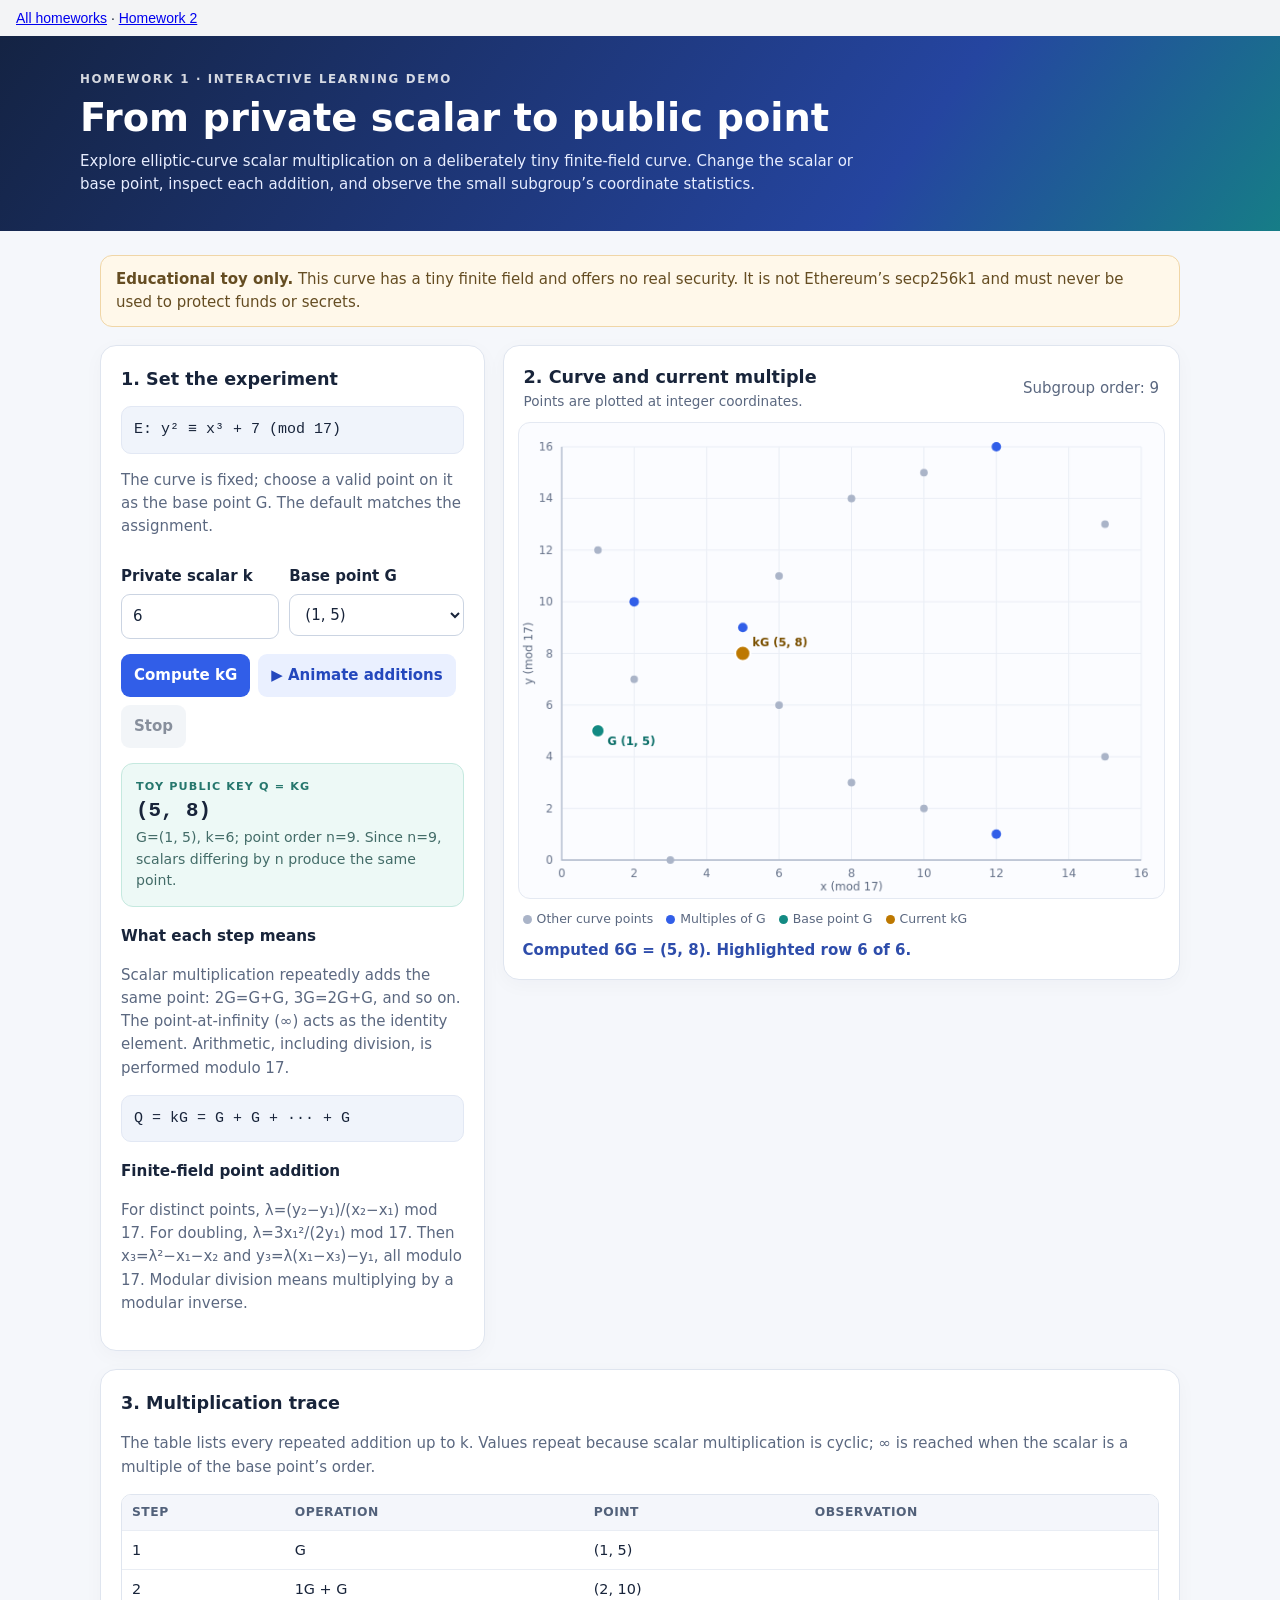
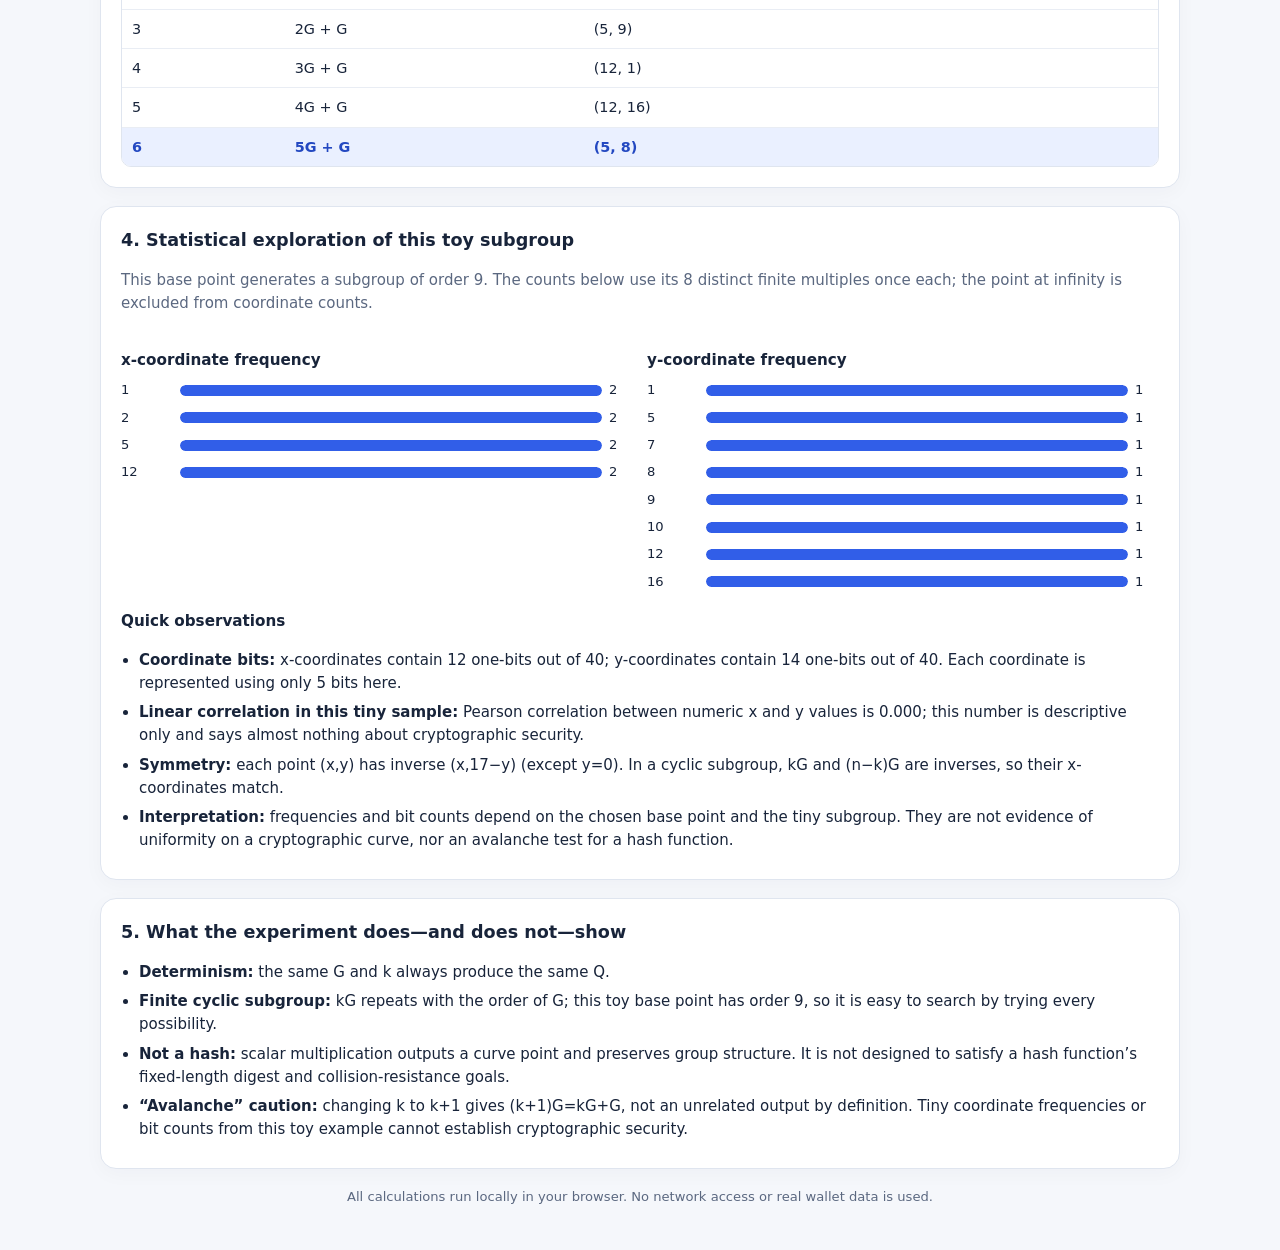
==== statistics/homework1/index.html @ b7f0e0ab "Add interactive demo for elliptic-curve scalar multiplication This HTML file implements an interacti" ====
<!doctype html>
<html lang="en">
<head>
<meta charset="utf-8">
<meta name="viewport" content="width=device-width, initial-scale=1">
<title>Toy Elliptic-Curve Scalar Multiplication</title>
<style>
  :root { color-scheme: light; --ink:#18243a; --muted:#5b6880; --line:#dfe5ef; --paper:#f5f7fb; --panel:#fff; --blue:#315ee8; --blue-soft:#eaf0ff; --teal:#138a83; --gold:#bd7800; --red:#a33b54; }
  * { box-sizing:border-box; }
  body { margin:0; background:var(--paper); color:var(--ink); font:15px/1.55 system-ui,-apple-system,BlinkMacSystemFont,"Segoe UI",sans-serif; }
  header { padding:34px max(22px,calc((100vw - 1120px)/2)); color:#fff; background:linear-gradient(125deg,#142343,#2545a0 70%,#167d87); }
  header .eyebrow { text-transform:uppercase; letter-spacing:.14em; font-size:.74rem; opacity:.82; font-weight:700; }
  h1 { font-size:clamp(1.65rem,3vw,2.45rem); line-height:1.13; margin:.45rem 0 .7rem; }
  header p { max-width:790px; margin:0; color:#e7edff; }
  main { max-width:1120px; padding:24px 20px 42px; margin:auto; }
  .notice { border:1px solid #f0d6a7; background:#fff8ea; color:#654d22; padding:12px 15px; border-radius:12px; margin-bottom:18px; }
  .layout { display:grid; grid-template-columns: minmax(280px, .88fr) minmax(0,1.55fr); gap:18px; align-items:start; }
  .panel { background:var(--panel); border:1px solid var(--line); border-radius:16px; padding:20px; box-shadow:0 5px 20px #1a2a4b08; min-width:0; }
  h2 { font-size:1.1rem; margin:0 0 13px; }
  h3 { font-size:.95rem; margin:18px 0 8px; }
  .muted { color:var(--muted); }
  .formula { background:#f0f4fb; border:1px solid #e2e8f4; border-radius:10px; padding:11px 12px; font-family:ui-monospace,SFMono-Regular,Consolas,monospace; margin:8px 0 14px; overflow-wrap:anywhere; }
  label { display:block; font-weight:650; margin:12px 0 5px; }
  input, select { width:100%; border:1px solid #cbd4e2; background:white; border-radius:9px; padding:10px 11px; font:inherit; color:var(--ink); }
  input:focus,select:focus,button:focus-visible { outline:3px solid #9cb7ff; outline-offset:2px; }
  .fieldrow { display:grid; grid-template-columns:1fr 1.1fr; gap:10px; }
  .buttons { display:flex; flex-wrap:wrap; gap:8px; margin-top:15px; }
  button { border:0; border-radius:9px; padding:10px 13px; font:inherit; font-weight:700; cursor:pointer; background:var(--blue); color:#fff; }
  button.secondary { background:var(--blue-soft); color:#2448bd; }
  button.dark { background:#e9edf4; color:#26344c; }
  button:disabled { opacity:.55; cursor:not-allowed; }
  .keyresult { background:#edf9f6; border:1px solid #c5e9df; border-radius:12px; padding:14px; margin-top:15px; }
  .keyresult .label { color:#26776d; text-transform:uppercase; letter-spacing:.1em; font-size:.7rem; font-weight:800; }
  .keyresult .value { font:700 1.3rem ui-monospace,SFMono-Regular,Consolas,monospace; margin-top:3px; }
  .keyresult p { margin:5px 0 0; color:#436c68; font-size:.88rem; }
  .visualpanel { padding:14px; }
  .canvashead { display:flex; align-items:center; justify-content:space-between; gap:12px; padding:4px 6px 10px; }
  canvas { width:100%; height:auto; display:block; border-radius:12px; background:#fbfcff; border:1px solid #e4e9f2; }
  .legend { display:flex; flex-wrap:wrap; gap:13px; color:var(--muted); font-size:.78rem; padding:10px 5px 2px; }
  .dot { width:9px; height:9px; border-radius:50%; display:inline-block; margin-right:5px; vertical-align:middle; }
  .status { margin:9px 5px 2px; color:#2e4dab; font-weight:650; min-height:1.5em; }
  .tablewrap { overflow:auto; max-height:325px; border:1px solid var(--line); border-radius:10px; }
  table { width:100%; border-collapse:collapse; font-size:.9rem; }
  th,td { text-align:left; padding:8px 10px; border-bottom:1px solid #e9edf4; white-space:nowrap; }
  th { position:sticky; top:0; background:#f4f6fb; z-index:1; color:#52617a; font-size:.77rem; text-transform:uppercase; letter-spacing:.04em; }
  tr:last-child td { border-bottom:0; }
  tr.active td { background:#eaf0ff; font-weight:700; color:#2348c1; }
  tr.infinity td { color:#8d3550; }
  .stats { margin-top:18px; }
  .statgrid { display:grid; grid-template-columns:1fr 1fr; gap:14px; }
  .bars { display:flex; flex-direction:column; gap:7px; }
  .barrow { display:grid; grid-template-columns:52px 1fr 24px; gap:7px; align-items:center; font-size:.82rem; }
  .bartrack { height:11px; border-radius:20px; background:#edf0f7; overflow:hidden; }
  .barfill { display:block; height:100%; border-radius:20px; background:var(--blue); }
  .insights { padding-left:18px; margin-bottom:0; }
  .insights li { margin:6px 0; }
  footer { margin-top:18px; color:var(--muted); font-size:.82rem; text-align:center; }
  @media(max-width:800px) { .layout { grid-template-columns:1fr; } .statgrid { grid-template-columns:1fr; } header { padding-top:26px; padding-bottom:27px; } }
</style>
</head>
<body><nav style="padding:10px 16px;background:#f3f4f6;font:14px Arial,sans-serif"><a href="../">All homeworks</a> · <a href="../homework-2/">Homework 2</a></nav>
<header>
  <div class="eyebrow">Homework 1 · interactive learning demo</div>
  <h1>From private scalar to public point</h1>
  <p>Explore elliptic-curve scalar multiplication on a deliberately tiny finite-field curve. Change the scalar or base point, inspect each addition, and observe the small subgroup’s coordinate statistics.</p>
</header>
<main>
  <div class="notice"><strong>Educational toy only.</strong> This curve has a tiny finite field and offers no real security. It is not Ethereum’s secp256k1 and must never be used to protect funds or secrets.</div>
  <div class="layout">
    <section class="panel">
      <h2>1. Set the experiment</h2>
      <div class="formula">E: y² ≡ x³ + 7 (mod 17)</div>
      <p class="muted">The curve is fixed; choose a valid point on it as the base point G. The default matches the assignment.</p>
      <div class="fieldrow">
        <div>
          <label for="scalar">Private scalar k</label>
          <input id="scalar" type="number" min="1" max="100" value="6" step="1">
        </div>
        <div>
          <label for="base">Base point G</label>
          <select id="base"></select>
        </div>
      </div>
      <div class="buttons">
        <button id="compute">Compute kG</button>
        <button id="animate" class="secondary">▶ Animate additions</button>
        <button id="stop" class="dark" disabled>Stop</button>
      </div>
      <div class="keyresult" aria-live="polite">
        <div class="label">Toy public key Q = kG</div>
        <div class="value" id="publicKey">(5, 8)</div>
        <p id="resultNote">For the default G=(1,5), the example k=6 gives Q=(5,8).</p>
      </div>
      <h3>What each step means</h3>
      <p class="muted">Scalar multiplication repeatedly adds the same point: 2G=G+G, 3G=2G+G, and so on. The point-at-infinity (∞) acts as the identity element. Arithmetic, including division, is performed modulo 17.</p>
      <div class="formula">Q = kG = G + G + ··· + G</div>
      <h3>Finite-field point addition</h3>
      <p class="muted">For distinct points, λ=(y₂−y₁)/(x₂−x₁) mod 17. For doubling, λ=3x₁²/(2y₁) mod 17. Then x₃=λ²−x₁−x₂ and y₃=λ(x₁−x₃)−y₁, all modulo 17. Modular division means multiplying by a modular inverse.</p>
    </section>
    <section class="panel visualpanel">
      <div class="canvashead"><div><h2 style="margin:0">2. Curve and current multiple</h2><div class="muted" style="font-size:.85rem">Points are plotted at integer coordinates.</div></div><div class="muted" id="orderBadge">Subgroup order: 9</div></div>
      <canvas id="curve" width="680" height="500" role="img" aria-label="Plot of points on the elliptic curve over integers modulo 17"></canvas>
      <div class="legend"><span><i class="dot" style="background:#aab4c8"></i>Other curve points</span><span><i class="dot" style="background:#315ee8"></i>Multiples of G</span><span><i class="dot" style="background:#138a83"></i>Base point G</span><span><i class="dot" style="background:#bd7800"></i>Current kG</span></div>
      <div class="status" id="status">Ready. Press “Animate additions” to step through kG.</div>
    </section>
  </div>
  <section class="panel stats">
    <h2>3. Multiplication trace</h2>
    <p class="muted">The table lists every repeated addition up to k. Values repeat because scalar multiplication is cyclic; ∞ is reached when the scalar is a multiple of the base point’s order.</p>
    <div class="tablewrap"><table><thead><tr><th>Step</th><th>Operation</th><th>Point</th><th>Observation</th></tr></thead><tbody id="traceBody"></tbody></table></div>
  </section>
  <section class="panel stats">
    <h2>4. Statistical exploration of this toy subgroup</h2>
    <p class="muted" id="statsIntro">Counts below use each distinct non-infinity multiple of the selected base point once, not all possible curve points.</p>
    <div class="statgrid">
      <div><h3>x-coordinate frequency</h3><div id="xBars" class="bars"></div></div>
      <div><h3>y-coordinate frequency</h3><div id="yBars" class="bars"></div></div>
    </div>
    <div id="statsText"></div>
  </section>
  <section class="panel stats">
    <h2>5. What the experiment does—and does not—show</h2>
    <ul class="insights">
      <li><strong>Determinism:</strong> the same G and k always produce the same Q.</li>
      <li><strong>Finite cyclic subgroup:</strong> kG repeats with the order of G; this toy base point has order 9, so it is easy to search by trying every possibility.</li>
      <li><strong>Not a hash:</strong> scalar multiplication outputs a curve point and preserves group structure. It is not designed to satisfy a hash function’s fixed-length digest and collision-resistance goals.</li>
      <li><strong>“Avalanche” caution:</strong> changing k to k+1 gives (k+1)G=kG+G, not an unrelated output by definition. Tiny coordinate frequencies or bit counts from this toy example cannot establish cryptographic security.</li>
    </ul>
  </section>
  <footer>All calculations run locally in your browser. No network access or real wallet data is used.</footer>
</main>
<script src="homework1.js"></script>
</body>
</html>
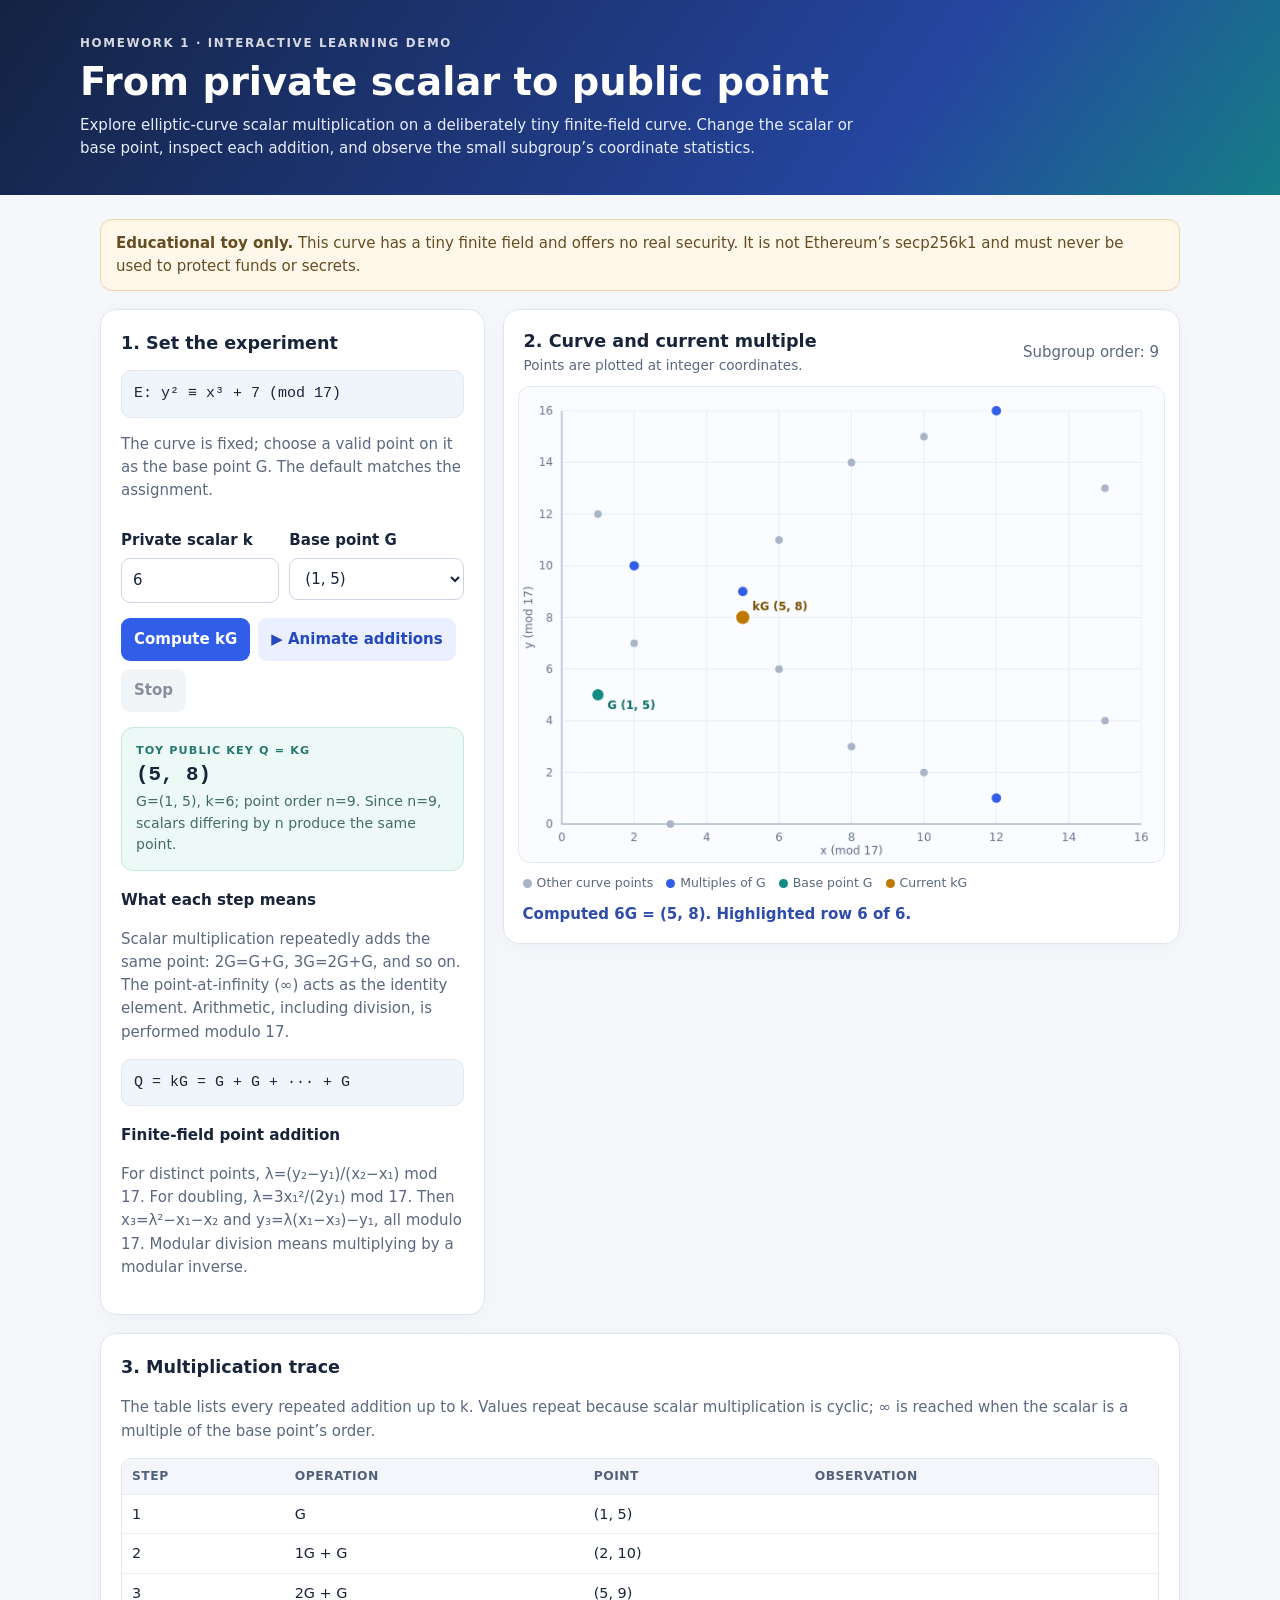
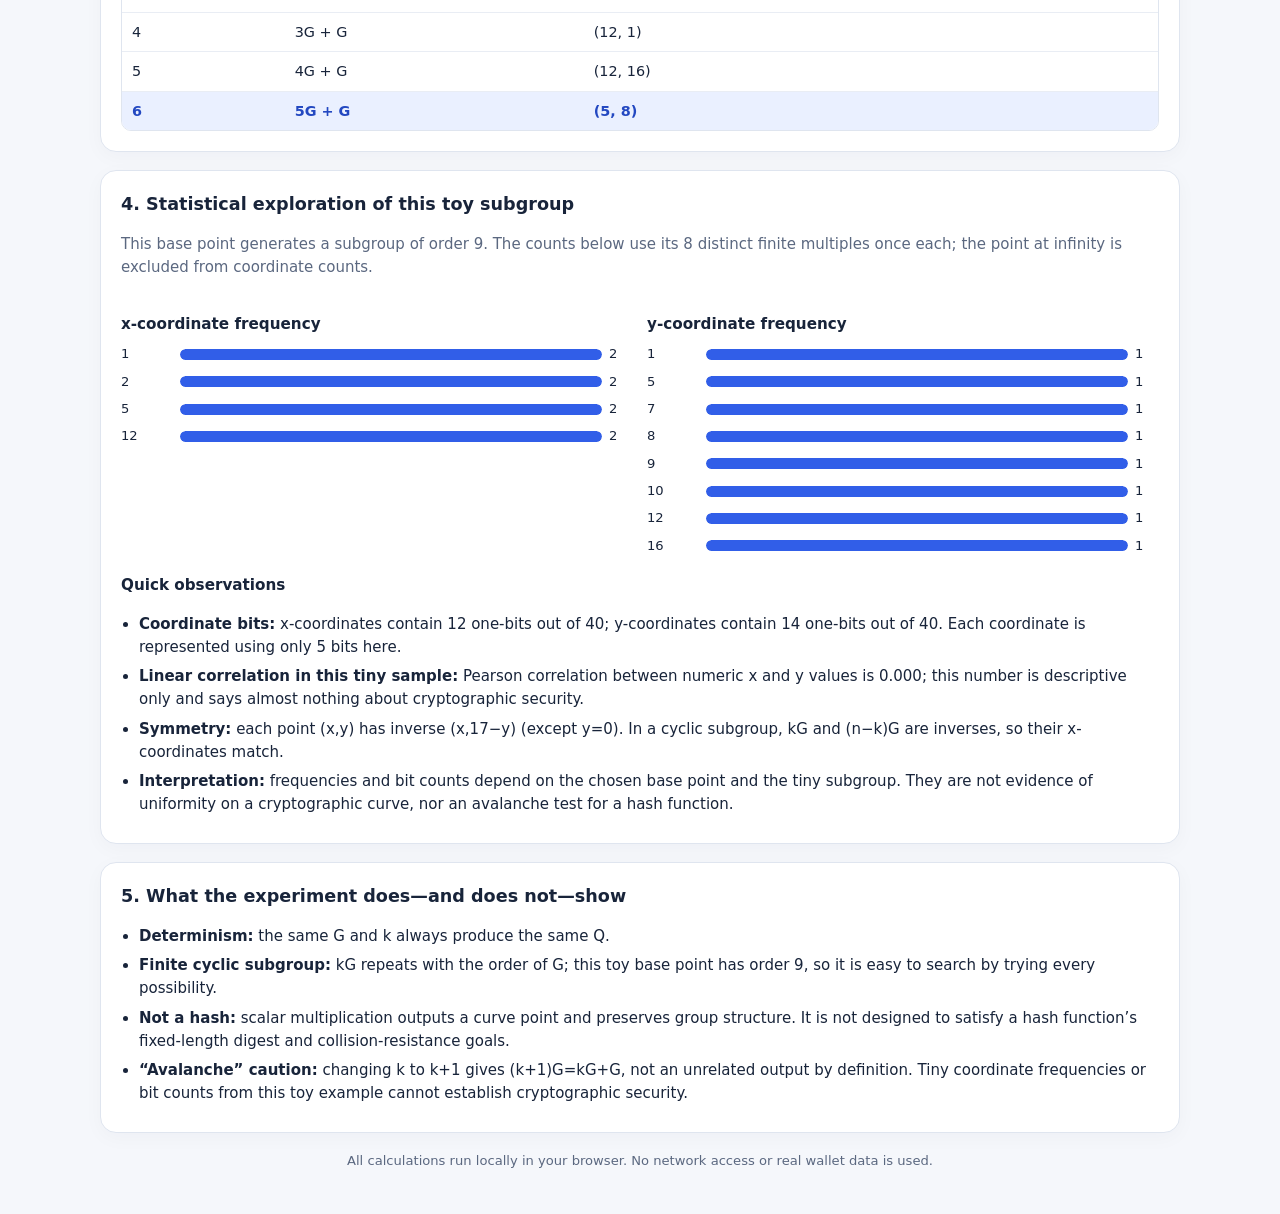
==== commit c5c23579: "Fix HTML structure and navigation links" ====
--- a/statistics/homework1/index.html
+++ b/statistics/homework1/index.html
@@ -58,7 +58,7 @@
   @media(max-width:800px) { .layout { grid-template-columns:1fr; } .statgrid { grid-template-columns:1fr; } header { padding-top:26px; padding-bottom:27px; } }
 </style>
 </head>
-<body><nav style="padding:10px 16px;background:#f3f4f6;font:14px Arial,sans-serif"><a href="../">All homeworks</a> · <a href="../homework-2/">Homework 2</a></nav>
+<body>
 <header>
   <div class="eyebrow">Homework 1 · interactive learning demo</div>
   <h1>From private scalar to public point</h1>
